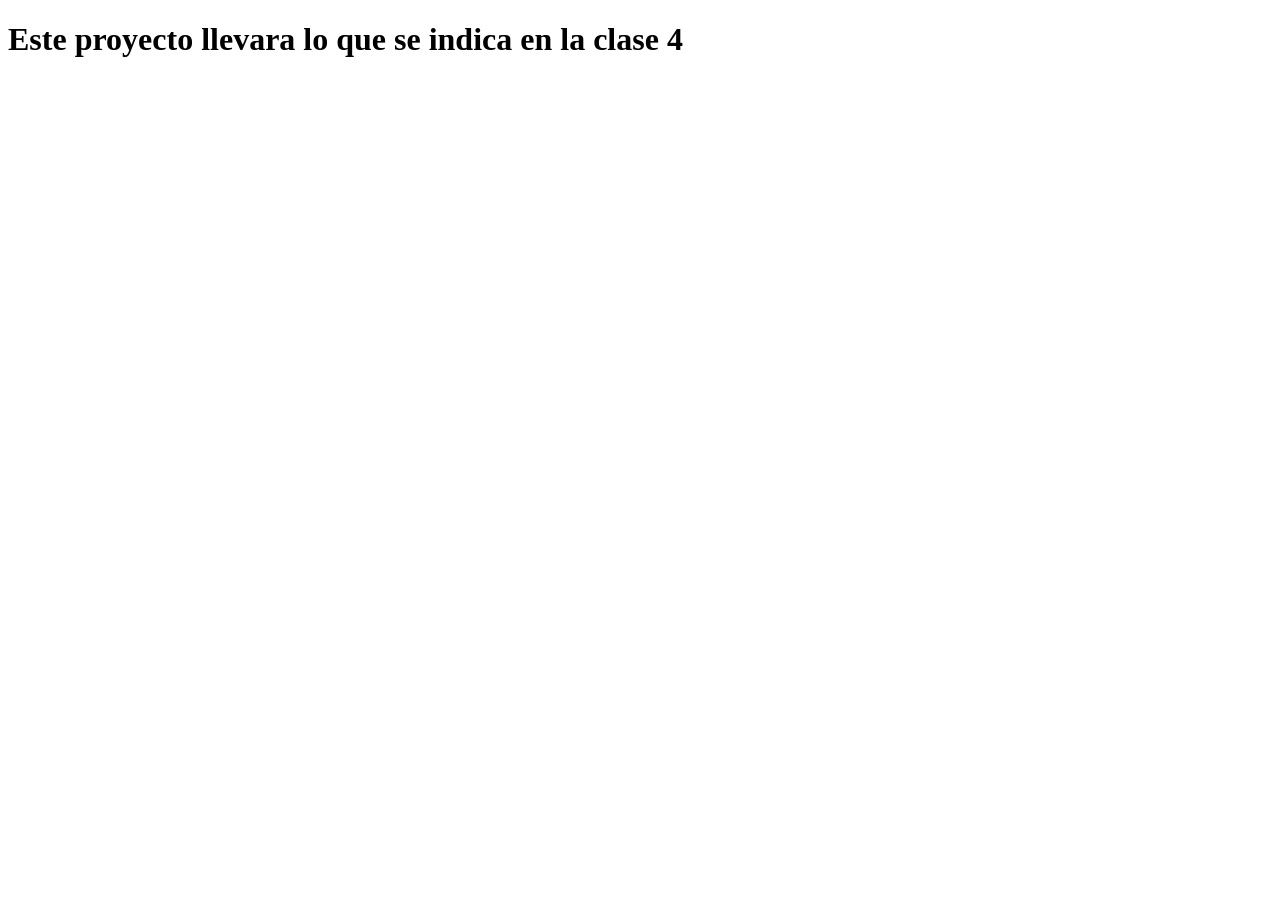
==== index.html @ 8d8446f6 "Feat: Se creo el reporsitorio y se crearon las base para hacerlo, con los archivos .html y .css" ====
<!DOCTYPE html>
<html lang="es">
<head>
    <meta charset="UTF-8">
    <meta name="viewport" content="width=device-width, initial-scale=1.0">
    <title>Introducion a flexbox</title>
</head>
<body>
    <h1>Este proyecto llevara lo que se indica en la clase 4</h1>
</body>
</html>
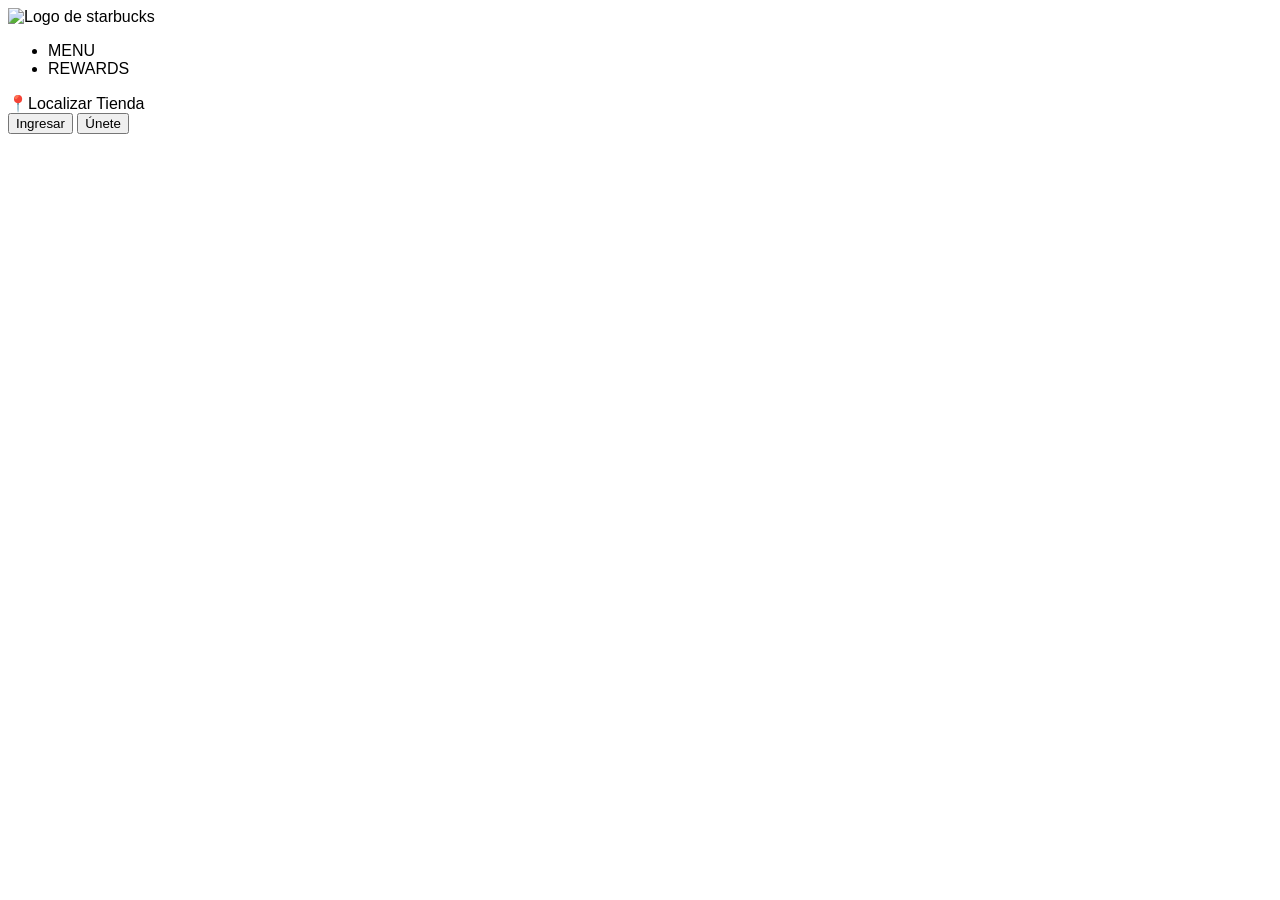
==== commit 758474fc: "Feat: Se agregan imagenes y agrega contenido en el index para empezar la clonacion con la parte de n" ====
--- a/index.html
+++ b/index.html
@@ -4,8 +4,26 @@
     <meta charset="UTF-8">
     <meta name="viewport" content="width=device-width, initial-scale=1.0">
     <title>Introducion a flexbox</title>
+    <link rel="stylesheet" href="src/style/style.css">
 </head>
 <body>
-    <h1>Este proyecto llevara lo que se indica en la clase 4</h1>
+<nav class="starbucks-nav">
+    <div class="nav-left">
+        <img src="" alt="Logo de starbucks" class="logo">
+        <ul class="menu-list">
+            <li>MENU</li>
+            <li>REWARDS</li>
+        </ul>
+    </div>
+
+    <div class="nav-right">
+        <div class="location">
+            <span class="romanesco-regular">📍Localizar Tienda</span>
+        </div>
+        <button class="btn-login">Ingresar</button>
+        <button class="btn-join">Únete</button>
+    </div>
+</nav>
+
 </body>
 </html>
--- a/src/style/style.css
+++ b/src/style/style.css
@@ -0,0 +1,31 @@
+body{
+    background-color: rgb(255, 255, 255);
+    font-family: Arial, Helvetica, sans-serif;
+}
+
+.contenedor {
+    display: flex;
+    flex-direction: row; 
+    justify-content: space-around;
+    align-items: center;
+    background-color: #f0f0f0;
+    height: 300px;
+    border: 2px dashed #ccc;
+}
+
+.caja {
+    width: 80px;
+    height: 80px;
+    color: white;
+    font-size: 2rem;
+    display: flex;
+    justify-content: center;
+    align-items: center;
+}
+
+.caja-1 { background-color: #ff1900; }
+.caja-2 { background-color: #0d00ff; }
+.caja-3 { background-color: #26ff00; }
+.caja-4 { background-color: #000000; }
+
+
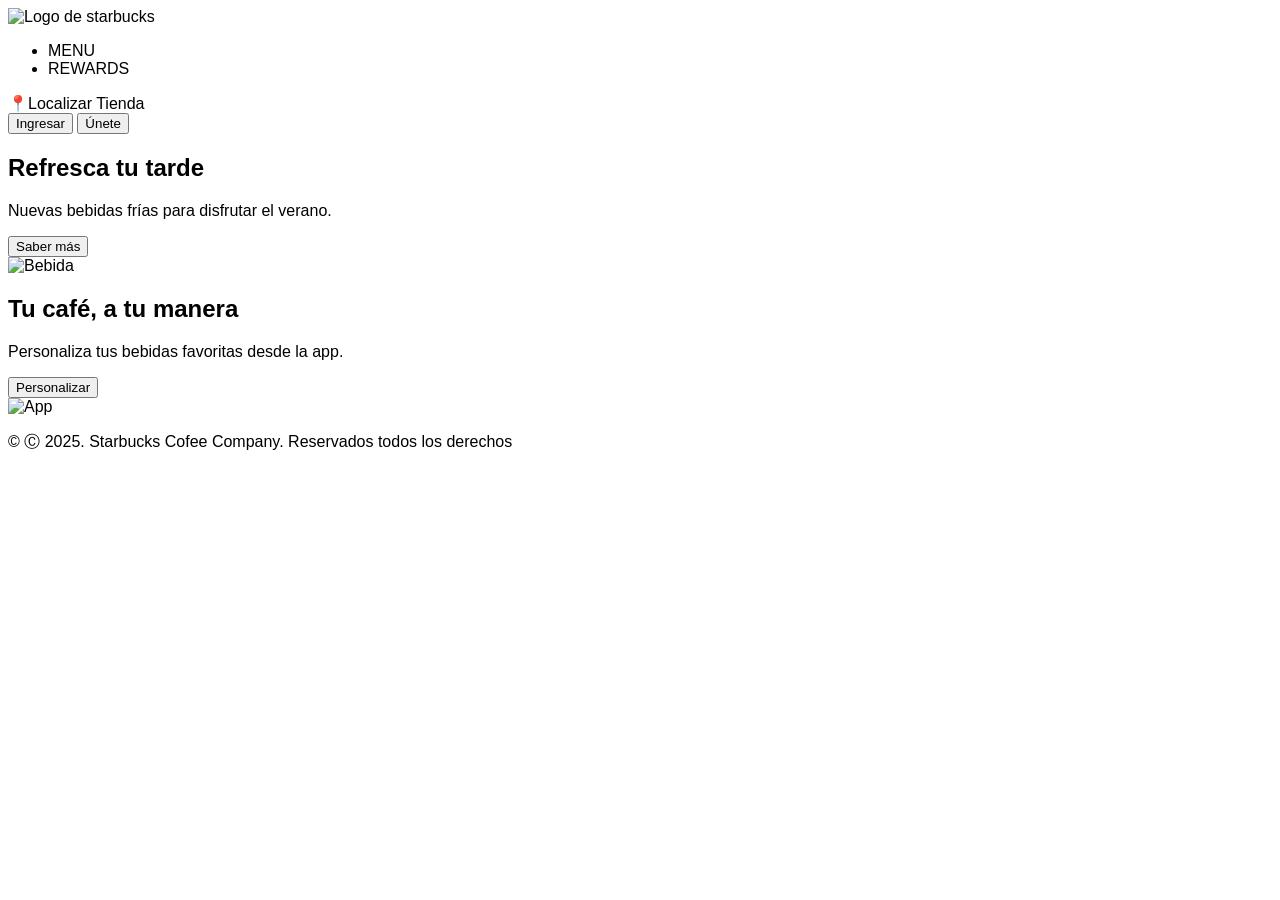
==== commit 994c5774: "Feat: Se acompleto el la otra parte del curpo de index" ====
--- a/index.html
+++ b/index.html
@@ -25,5 +25,38 @@
     </div>
 </nav>
 
+
+
+    <main>
+        <section class="hero green-section">
+            <div class="content-box">
+                <h1>Refresca tu tarde</h1>
+                <p>Nuevas bebidas frías para disfrutar el verano.</p>
+                <button class="btn-outline-white">Saber más</button>
+            </div>
+            <div class="image-box">
+                <img src="" alt="Bebida">
+            </div>
+        </section>
+
+        <section class="hero pink-section reverse">
+            <div class="content-box">
+                <h1>Tu café, a tu manera</h1>
+                <p>Personaliza tus bebidas favoritas desde la app.</p>
+                <button class="btn-outline-dark">Personalizar</button>
+            </div>
+            <div class="image-box">
+                <img src="" alt="App">
+            </div>
+        </section>
+    </main>
+
+    <footer class="footer">
+        <div class="footer-links">
+            <p>&copy; Ⓒ 2025. Starbucks Cofee Company. Reservados todos los derechos</p>
+        </div>
+    </footer>
+
+
 </body>
 </html>
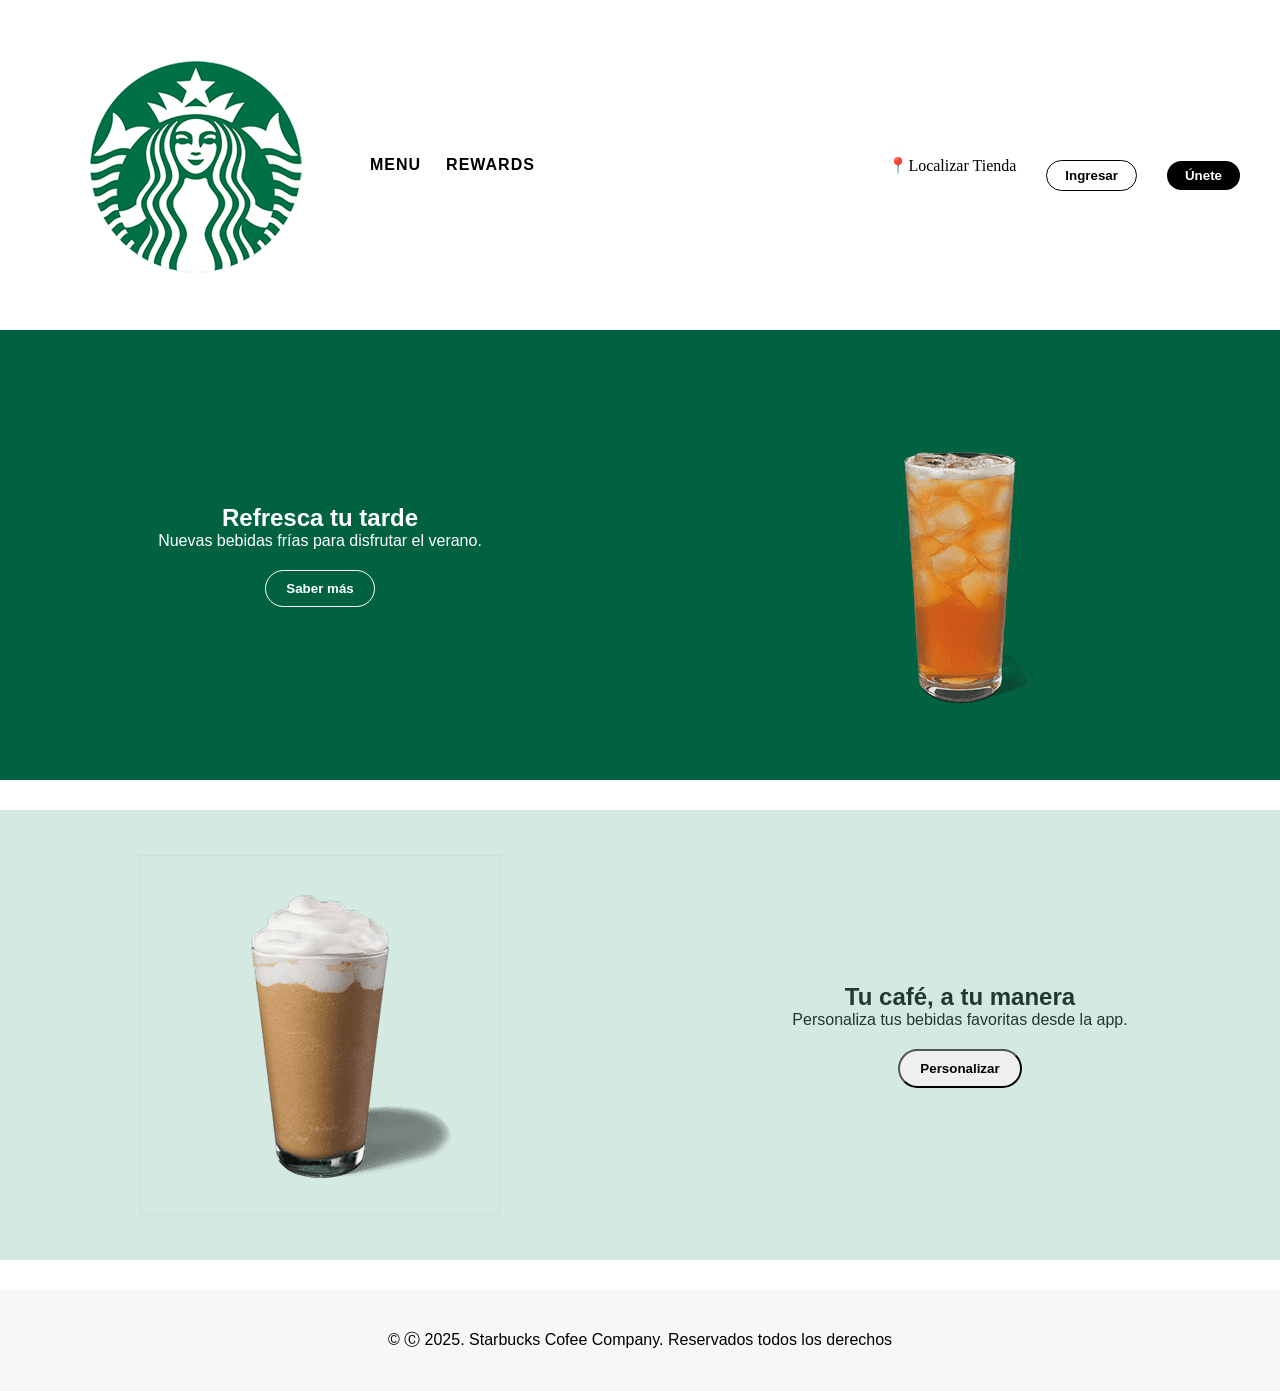
==== commit 064398cc: "Feat: se agregaron las imagenes faltantes del index" ====
--- a/index.html
+++ b/index.html
@@ -9,7 +9,7 @@
 <body>
 <nav class="starbucks-nav">
     <div class="nav-left">
-        <img src="" alt="Logo de starbucks" class="logo">
+        <img src="src/img/starbucks-logo.png" alt="Logo de starbucks" class="logo">
         <ul class="menu-list">
             <li>MENU</li>
             <li>REWARDS</li>
@@ -35,7 +35,7 @@
                 <button class="btn-outline-white">Saber más</button>
             </div>
             <div class="image-box">
-                <img src="" alt="Bebida">
+                <img src="src/img/shaken-black-tea_1.png" alt="Bebida">
             </div>
         </section>
 
@@ -46,7 +46,7 @@
                 <button class="btn-outline-dark">Personalizar</button>
             </div>
             <div class="image-box">
-                <img src="" alt="App">
+                <img src="src/img/mocha-blanco-frappuccino_1.png" alt="App">
             </div>
         </section>
     </main>
--- a/src/style/style.css
+++ b/src/style/style.css
@@ -29,3 +29,108 @@
 .caja-4 { background-color: #000000; }
 
 
+* {
+    margin: 0;
+    padding: 0;
+    box-sizing: border-box;
+    font-family: 'Open Sans', sans-serif;
+}
+.romanesco-regular {
+  font-family: "Romanesco", cursive;
+  font-weight: 400;
+  font-style: normal;
+}
+
+.starbucks-nav {
+    display: flex;
+    justify-content: space-between; 
+    align-items: center; 
+    padding: 15px 40px;
+    background-color: white;
+    box-shadow: 0 2px 5px rgba(0,0,0,0.1);
+}
+
+.nav-left, .nav-right {
+    display: flex;
+    align-items: center;
+    gap: 30px; 
+}
+
+.menu-list {
+    display: flex;
+    list-style: none;
+    gap: 25px;
+    font-weight: bold;
+    letter-spacing: 1px;
+}
+
+
+.btn-login {
+    padding: 7px 18px;
+    border: 1px solid black;
+    background: white;
+    border-radius: 50px;
+    font-weight: bold;
+    cursor: pointer;
+}
+
+.btn-join {
+    padding: 7px 18px;
+    background: black;
+    color: white;
+    border: none;
+    border-radius: 50px;
+    font-weight: bold;
+    cursor: pointer;
+}
+
+.hero {
+    display: flex;
+    flex-wrap: wrap;
+    min-height: 450px;
+    margin-bottom: 30px;
+}
+
+.reverse {
+    flex-direction: row-reverse; 
+}
+
+.content-box, .image-box {
+    flex: 1; 
+    display: flex;
+    flex-direction: column; 
+    justify-content: center;
+    align-items: center;
+    padding: 40px;
+    text-align: center;
+}
+
+.green-section { background-color: #006241; color: white; }
+.pink-section { background-color: #d4e9e2; color: #1e3932; }
+
+button {
+    padding: 10px 20px;
+    border-radius: 50px;
+    cursor: pointer;
+    font-weight: bold;
+    margin-top: 20px;
+}
+
+.btn-outline { border: 1px solid black; background: none; }
+.btn-dark { background-color: black; color: white; border: none; }
+.btn-outline-white { border: 1px solid white; background: none; color: white; }
+
+.image-box img {
+    max-width: 80%;
+    height: auto;
+}
+
+.footer {
+    display: flex;
+    justify-content: center;
+    padding: 40px;
+    background: #f7f7f7;
+}
+
+
+
